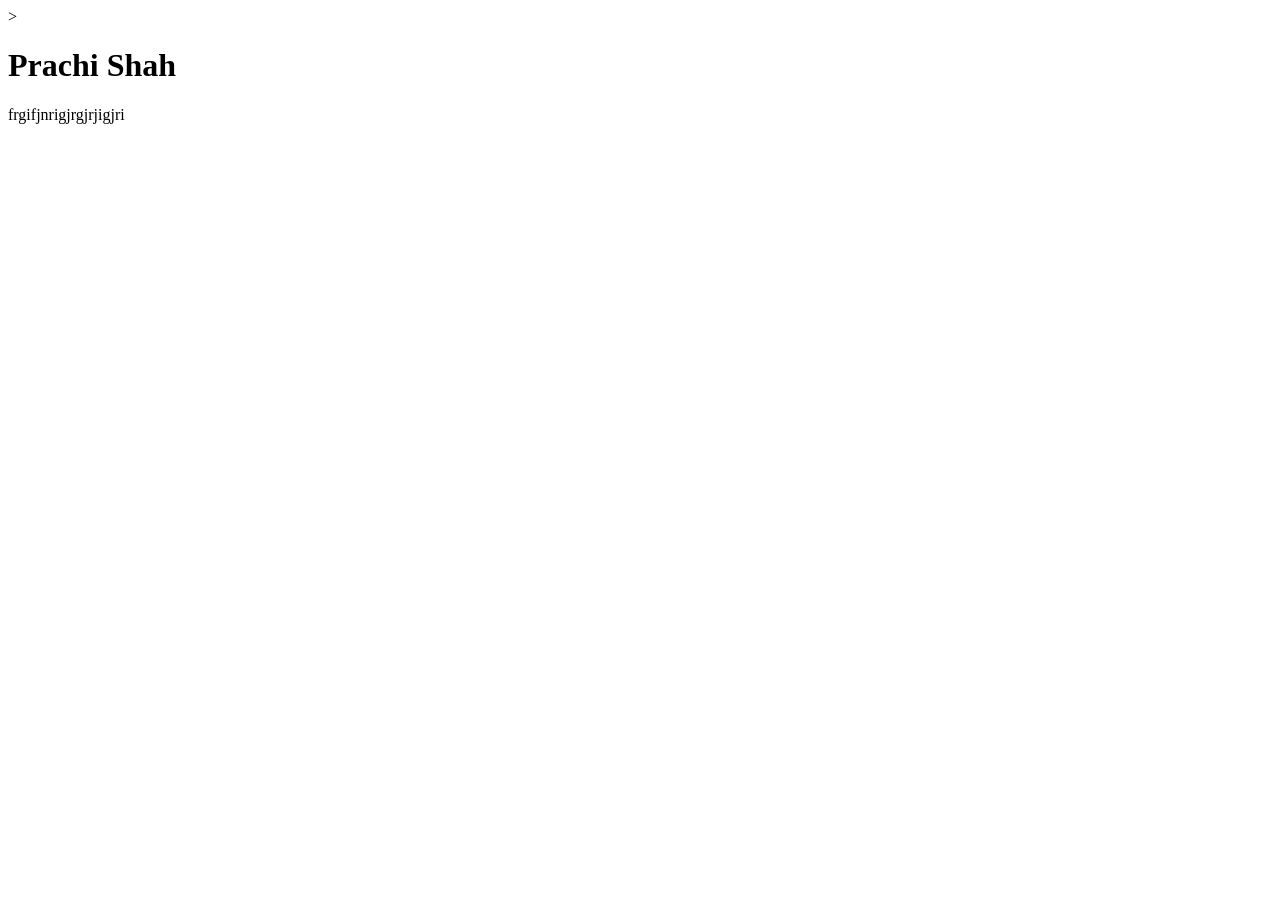
==== index.html @ d286182a "initialcommit" ====
<html lang ="en"
<head>
    <meta charset = "UTF-8">
    <meta name = 'viewport' content = 'width=device-width, initial-scale=1.0'>
    <title>Document</title>
</head>>

<body>
    <h1>Prachi Shah</h1>
    <p>frgifjnrigjrgjrjigjri</p>
</body>
</html>
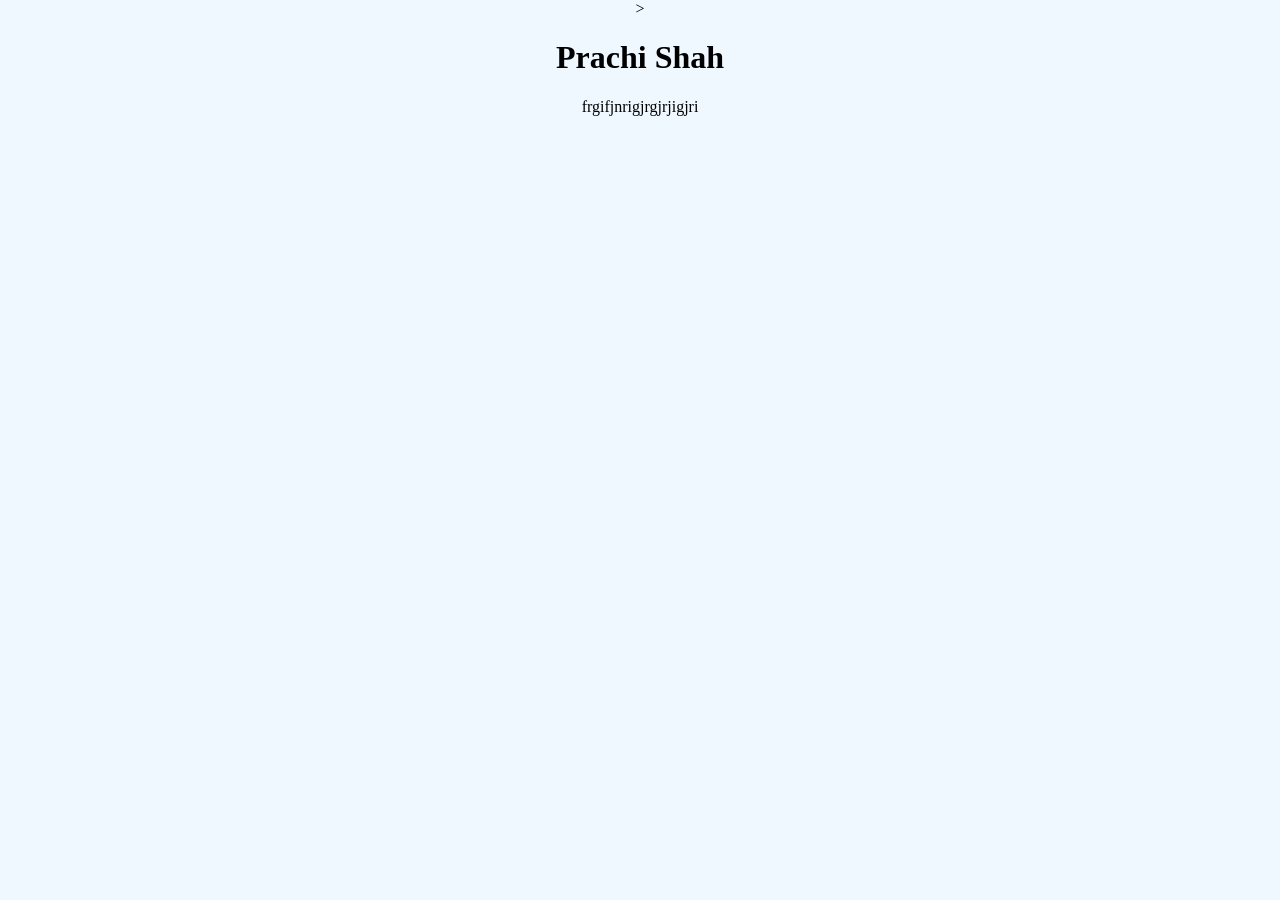
==== commit d8af922d: "styling" ====
--- a/index.html
+++ b/index.html
@@ -3,6 +3,7 @@
     <meta charset = "UTF-8">
     <meta name = 'viewport' content = 'width=device-width, initial-scale=1.0'>
     <title>Document</title>
+    <link rel = "stylesheet" href="styles.css">
 </head>>
 
 <body>
--- a/styles.css
+++ b/styles.css
@@ -0,0 +1,5 @@
+body {
+    margin: 0;
+    background-color: aliceblue;
+    text-align: center;
+}
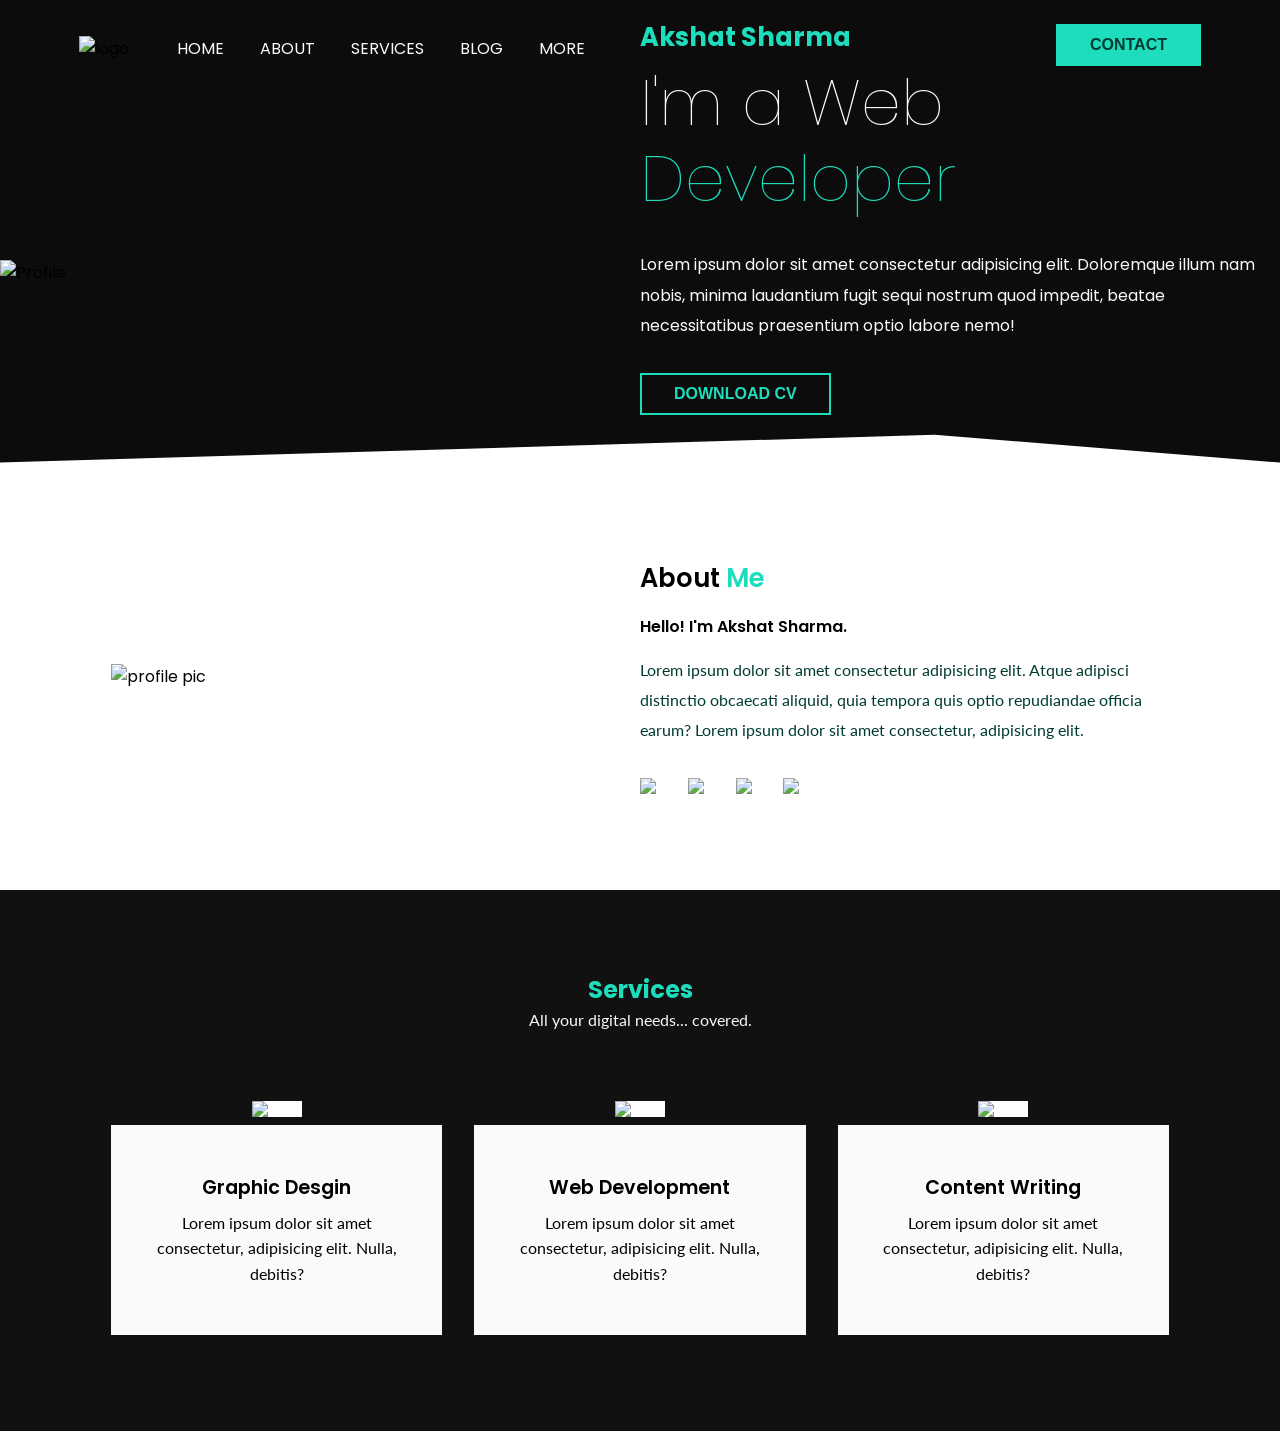
==== commit 8f952376: "basic template" ====
--- a/index.html
+++ b/index.html
@@ -1,13 +1,100 @@
-<html lang ="en"
+<!DOCTYPE html>
+<html lang="en">
 <head>
-    <meta charset = "UTF-8">
-    <meta name = 'viewport' content = 'width=device-width, initial-scale=1.0'>
-    <title>Document</title>
-    <link rel = "stylesheet" href="styles.css">
-</head>>
+<meta http-equiv="X-UA-Compatible" content="IE=edge">
+<meta name="viewport" content="width=device-width, initial-scale=1.0">
+<link rel="stylesheet" href="./styles.css">
+<link rel="preconnect" href="https://fonts.googleapis.com">
+<link rel="preconnect" href="https://fonts.gstatic.com" crossorigin>
+<link rel="preconnect" href="https://fonts.googleapis.com">
+<link rel="preconnect" href="https://fonts.gstatic.com" crossorigin>
+<link href="https://fonts.googleapis.com/css2?family=Lato:wght@100;400;700&family=Poppins:wght@200&display=swap"
+rel="stylesheet">
+<link href="https://fonts.googleapis.com/css2?family=Poppins:wght@200&display=swap" rel="stylesheet">
+<title>Portfolio</title>
+</head>
 
-<body>
-    <h1>Prachi Shah</h1>
-    <p>frgifjnrigjrgjrjigjri</p>
-</body>
+<body>  
+    <header>  
+      <div class="container">  
+        <nav class="flex items-centre justify-between">  
+            <div class="left flex justfiy-right">  
+            <div class="logo">  
+              <img src="./images/logo.png" width="50px" alt="logo">  
+            </div>  
+            <div>  
+              <a href="#">Home</a>  
+              <a href="#">About</a>  
+              <a href="#">Services</a>  
+              <a href="#">Blog</a></li>  
+              <a href="#">More</a>  
+            </div>  
+          </div>  
+          <div class="right">  
+            <button class="btn btn-primary">Contact</button>  
+          </div>  
+        </nav>
+      </div>  
+      <div class="hero flex items-centre justify-between">
+        <div class="left flex-1 justify-center">
+        <img src="./images/main-img.png" alt="Profile">
+        </div>
+        <div class="right flex-1">
+        <h6>Akshat Sharma</h6>
+        <h1>I'm a Web<br> <span>Developer</span></h1>
+        <p>Lorem ipsum dolor sit amet consectetur adipisicing elit. Doloremque illum nam nobis, minima
+        laudantium fugit sequi nostrum quod impedit, beatae necessitatibus praesentium optio labore
+        nemo!</p>
+        <div>
+        <button class="btn btn-secondary">DOWNLOAD CV</button>
+        </div>
+        </div>
+        </div>
+    </header>
+
+    <section class="about">
+        <div class="container flex items-centre">
+        <div class="left flex-1 justify-right">
+        <img src="./images/man2.png" height="400px" alt="profile pic">
+        </div>
+        <div class="right flex-1">
+        <h1>About <span>Me</span></h1>
+        <h3>Hello! I'm Akshat Sharma.</h3>
+        <p>Lorem ipsum dolor sit amet consectetur adipisicing elit. Atque adipisci distinctio obcaecati aliquid,
+        quia tempora quis optio repudiandae officia earum?
+        Lorem ipsum dolor sit amet consectetur, adipisicing elit.
+        </p>
+        <div class="socials">
+        <a href="#"><img src="./images/website.png" width="40px"></a>
+        <a href="#"><img src="./images/facebook.png" width="40px"></a>
+        <a href="#"><img src="./images/instagram.png" width="40px"></a>
+        <a href="#"><img src="./images/media-player.png" width="40px"></a>
+        </div>
+        </div>
+        </div>
+        </section>
+        <section class="services">
+            <div class="container">
+            <h1 class="services-head">Services</h1>
+            <p>All your digital needs... covered.</p>
+            <div class="card-grid">
+            <div class="card">
+            <img src="./images/graphic-design.png">
+            <h2>Graphic Desgin</h2>
+            <p>Lorem ipsum dolor sit amet consectetur, adipisicing elit. Nulla, debitis?</p>
+            </div>
+            <div class="card">
+            <img src="./images/world-wide-web.png">
+            <h2>Web Development</h2>
+            <p>Lorem ipsum dolor sit amet consectetur, adipisicing elit. Nulla, debitis?</p>
+            </div>
+            <div class="card">
+            <img src="./images/blogger.png">
+            <h2>Content Writing</h2>
+            <p>Lorem ipsum dolor sit amet consectetur, adipisicing elit. Nulla, debitis?</p>
+            </div>
+            </div>
+            </div>
+            </section>
+
 </html>
--- a/styles.css
+++ b/styles.css
@@ -1,5 +1,171 @@
-body {
+@import 'utilities.css';
+:root{
+--primary: rgb(29, 221, 189);
+--bgDark: rgb(12, 12, 12);
+--white: rgb(250, 250, 250);
+--secondary: rgb(0, 59, 50);
+--bgLight: rgb(190, 181, 181);
+}
+
+*{
+    padding: 0;
     margin: 0;
-    background-color: aliceblue;
-    text-align: center;
-}+    box-sizing: border-box;
+    -webkit-font-smoothing: antialiased;
+    }
+    header{
+    background-color: var(--bgDark);
+    clip-path: polygon(0 0, 100% 0, 100% 100%, 73% 94%, 0 100%);
+    }
+    header nav .left a{
+    color: var(--white);
+    text-decoration: none;
+    margin-right: 2rem;
+    text-transform: uppercase;
+    transition: all .2s ease;
+    }
+    header nav .left a:hover{
+    color: var(--primary);
+    }
+    header nav {
+    padding: 2rem 0;
+    }
+    header nav .logo{
+    margin-right: 3rem;
+    }
+
+    body{
+        font-family: 'Poppins', sans-serif;
+        }
+        .container{
+        max-width: 1152px;
+        padding: 0 15px;
+        margin: 0 auto;
+        }
+        .hero{
+        padding-top: 2rem;
+        padding-bottom: 3rem;
+        }
+        .hero .left img{
+        width: 400px;
+        }
+        .hero .right {
+        color: var(--white);
+        margin-top: -7rem;
+        }
+        .hero .right h6{
+        font-size: 1.6rem;
+        color: var(--primary);
+        margin-bottom: 0.5rem;
+        }
+        .hero .right h1{
+        font-size: 4rem;
+        font-weight: 100;
+        line-height: 1.2;
+        margin-bottom: 2rem;
+        }
+        .hero .right h1 span{
+        color: var(--primary);
+        }
+        .hero .right p{
+        line-height: 1.9;
+        margin-bottom: 2rem;
+        }
+
+        section{
+            padding: 6rem;
+            }
+            section.about h1{
+            margin-bottom: 1rem;
+            font-size: 1.6rem;
+            font-weight: 600;
+            }
+            section.about h1 span{
+            color: var(--primary);
+            }
+            section.about h3{
+            font-size: 1rem;
+            margin-bottom: 1rem;
+            font-weight: 600;
+            }
+            section.about p{
+            font-family: 'Lato', sans-serif;
+            color: var(--secondary);
+            line-height: 1.9rem;
+            margin-bottom: 2rem;
+            }
+            section.about .socials{
+            display: flex;
+            }
+            section.about .socials a{
+            display: flex;
+            align-items: center;
+            justify-content: center;
+            width: 35px;
+            margin-right: 0.8rem;
+            border-radius: 50%;
+            }
+            section.about .socials a:hover{
+            background: var(--primary);
+            }
+
+            section.services{
+                background: rgb(17, 17, 17)
+                }
+                .services-head{
+                color: rgb(10, 9, 9);
+                text-align: center;
+                margin-bottom: 1rem;
+                line-height: 0.5rem;
+                color: var(--primary);
+                }
+                .services-head + p{
+                color: var(--white);
+                font-family: 'Lato', sans-serif;
+                margin-bottom: 1rem;
+                text-align: center;
+                margin-bottom: 6rem;
+                font-weight: 400;
+                }
+                .card img{
+                width: 50px;
+                background:white;
+                }
+                section.services .card-grid{
+                display: grid;
+                grid-template-columns: repeat(3,1fr);
+                column-gap: 2rem;
+                }
+                section.services .card-grid .card{
+                background: var(--white);
+                padding: 3rem 2rem;
+                position: relative;
+                text-align: center;
+                transition: all .2s ease;
+                }
+                section.services .card-grid .card img{
+                position: absolute;
+                top: -1.5rem;
+                left: 50%;
+                transform: translateX(-50%);
+                color: var();
+                }
+                section.services .card-grid .card h2{
+                font-weight: 600;
+                font-size: 1.2rem;
+                margin-bottom: 0.5rem;
+                }
+                section.services .card-grid .card p{
+                font-family: 'Lato', sans-serif;
+                color: var(--seconday);
+                line-height: 1.6;
+                }
+                section.services .card-grid .card:hover{
+                background: var(--primary);
+                }
+                section.services .card-grid .card:hover h2{
+                color: var(--white);
+                }
+                section.services .card-grid .card:hover p{
+                color: var(--white);
+                }
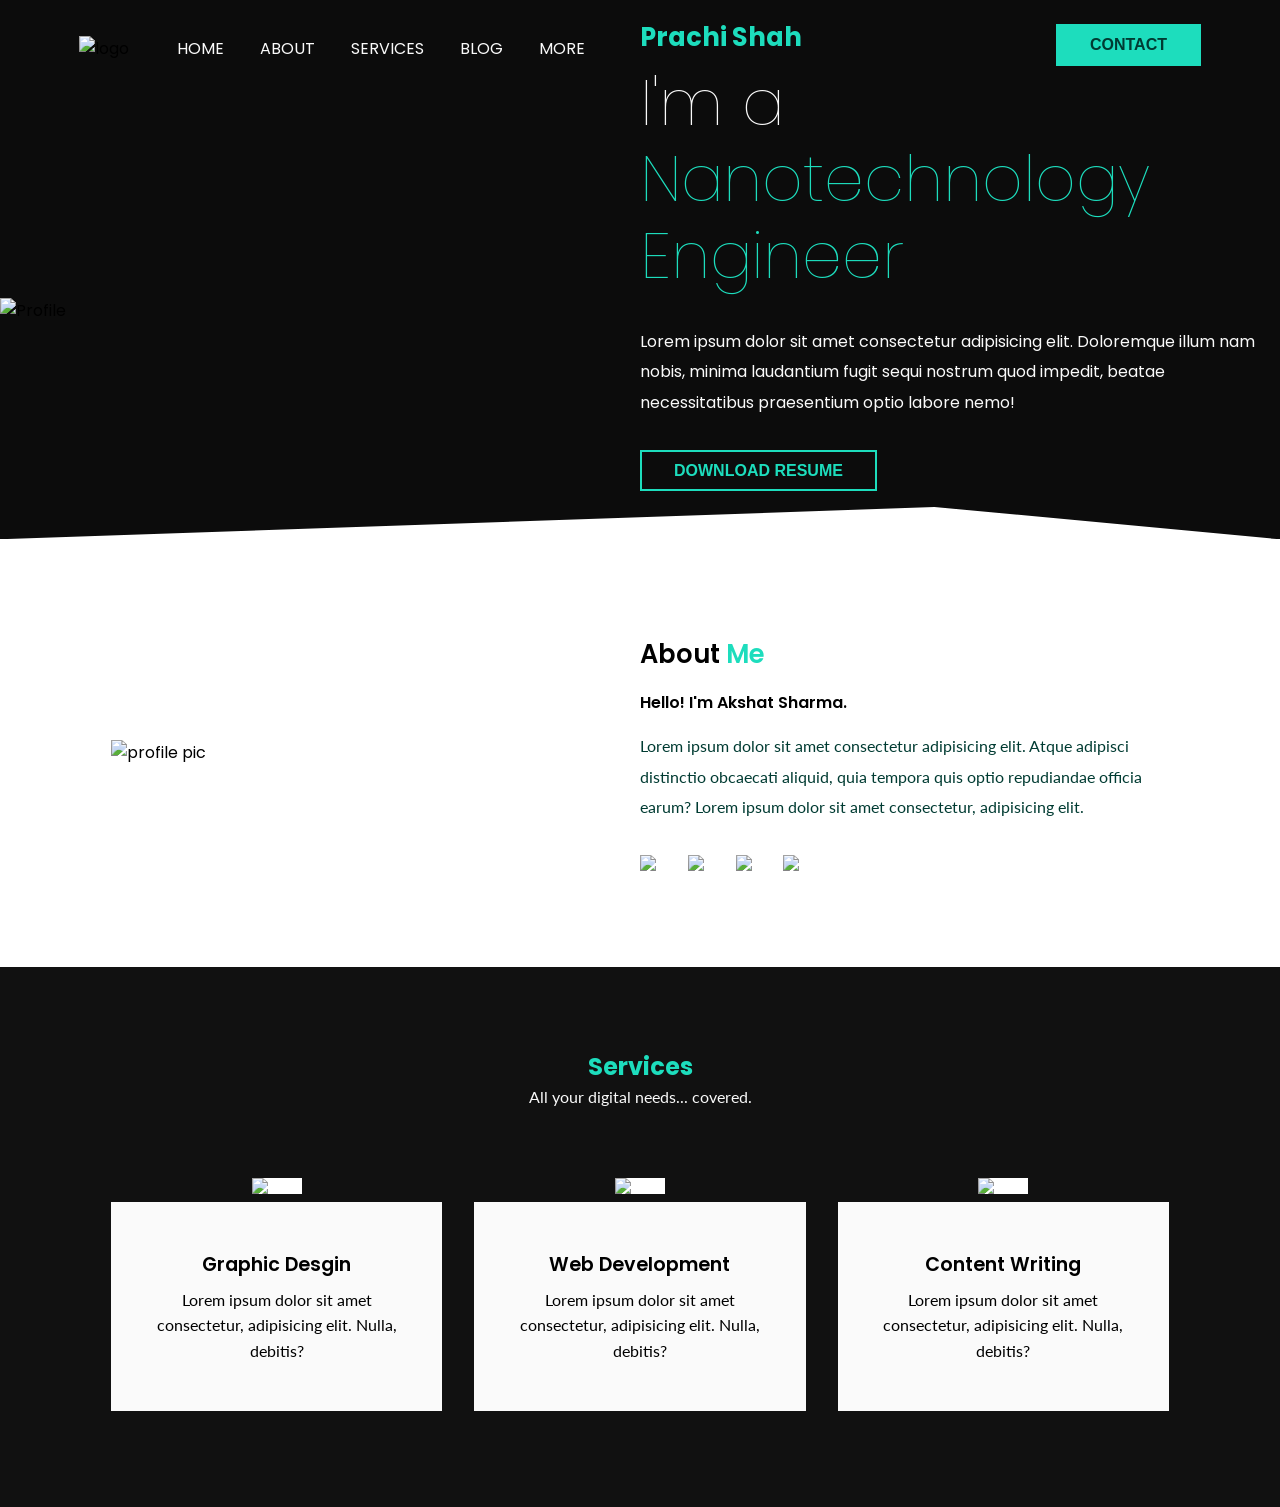
==== commit b099b9f0: "basic framework" ====
--- a/index.html
+++ b/index.html
@@ -40,13 +40,13 @@
         <img src="./images/main-img.png" alt="Profile">
         </div>
         <div class="right flex-1">
-        <h6>Akshat Sharma</h6>
-        <h1>I'm a Web<br> <span>Developer</span></h1>
+        <h6>Prachi Shah</h6>
+        <h1>I'm a<br> <span>Nanotechnology Engineer</span></h1>
         <p>Lorem ipsum dolor sit amet consectetur adipisicing elit. Doloremque illum nam nobis, minima
         laudantium fugit sequi nostrum quod impedit, beatae necessitatibus praesentium optio labore
         nemo!</p>
         <div>
-        <button class="btn btn-secondary">DOWNLOAD CV</button>
+        <button class="btn btn-secondary">DOWNLOAD RESUME</button>
         </div>
         </div>
         </div>
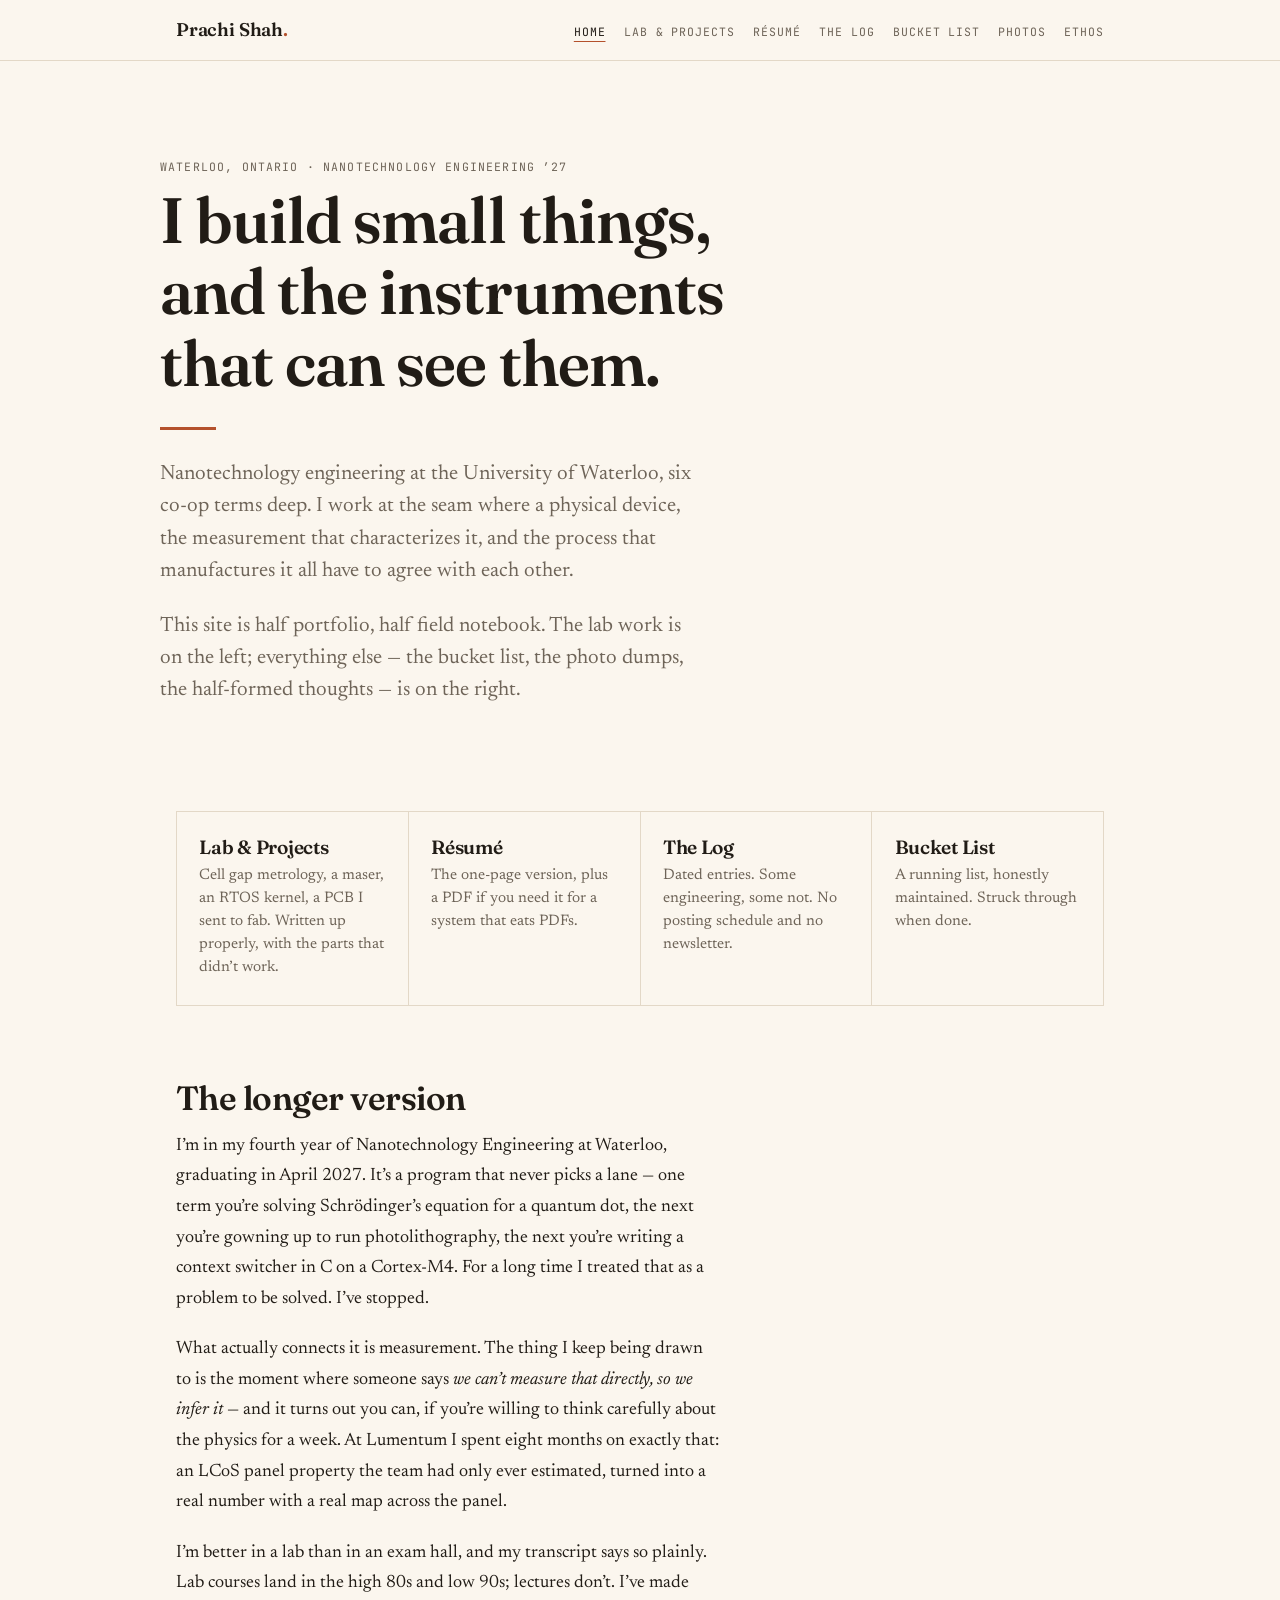
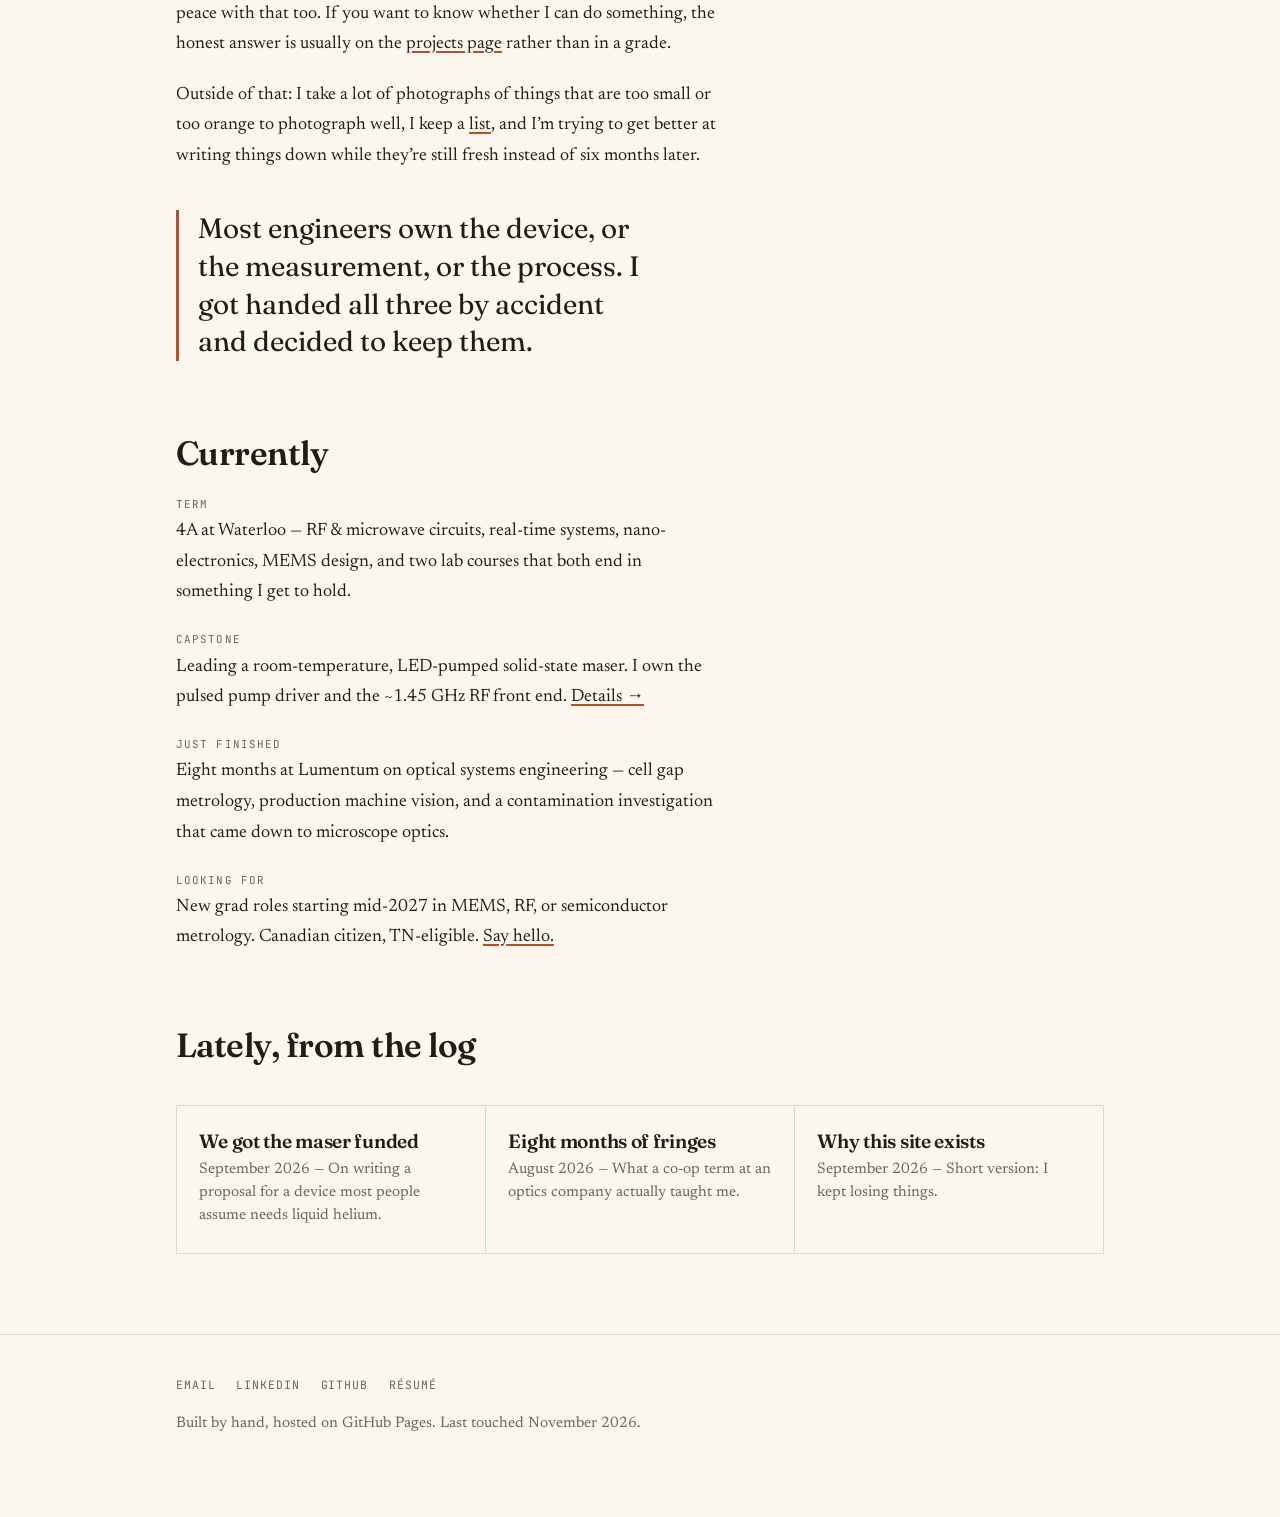
==== commit 9579f9fe: "Deploy full site: warm-zine portfolio + new Ethos page Replace the placeholder index/styles with the" ====
--- a/index.html
+++ b/index.html
@@ -1,100 +1,139 @@
 <!DOCTYPE html>
 <html lang="en">
 <head>
-<meta http-equiv="X-UA-Compatible" content="IE=edge">
-<meta name="viewport" content="width=device-width, initial-scale=1.0">
-<link rel="stylesheet" href="./styles.css">
+<meta charset="utf-8">
+<meta name="viewport" content="width=device-width, initial-scale=1">
+<title>Prachi Shah</title>
+<meta name="description" content="Prachi Shah — nanotechnology engineering at Waterloo. Devices, the instruments that measure them, and the processes that make them. Plus a running log of everything else.">
 <link rel="preconnect" href="https://fonts.googleapis.com">
 <link rel="preconnect" href="https://fonts.gstatic.com" crossorigin>
-<link rel="preconnect" href="https://fonts.googleapis.com">
-<link rel="preconnect" href="https://fonts.gstatic.com" crossorigin>
-<link href="https://fonts.googleapis.com/css2?family=Lato:wght@100;400;700&family=Poppins:wght@200&display=swap"
-rel="stylesheet">
-<link href="https://fonts.googleapis.com/css2?family=Poppins:wght@200&display=swap" rel="stylesheet">
-<title>Portfolio</title>
+<link href="https://fonts.googleapis.com/css2?family=Fraunces:opsz,wght@9..144,400;9..144,600;9..144,700&family=Newsreader:ital,opsz,wght@0,6..72,400;0,6..72,600;1,6..72,400&family=JetBrains+Mono:wght@400;500&display=swap" rel="stylesheet">
+<link rel="stylesheet" href="assets/style.css">
+<link rel="icon" href="data:image/svg+xml,<svg xmlns='http://www.w3.org/2000/svg' viewBox='0 0 100 100'><text y='.9em' font-size='90'>◐</text></svg>">
 </head>
+<body>
 
-<body>  
-    <header>  
-      <div class="container">  
-        <nav class="flex items-centre justify-between">  
-            <div class="left flex justfiy-right">  
-            <div class="logo">  
-              <img src="./images/logo.png" width="50px" alt="logo">  
-            </div>  
-            <div>  
-              <a href="#">Home</a>  
-              <a href="#">About</a>  
-              <a href="#">Services</a>  
-              <a href="#">Blog</a></li>  
-              <a href="#">More</a>  
-            </div>  
-          </div>  
-          <div class="right">  
-            <button class="btn btn-primary">Contact</button>  
-          </div>  
-        </nav>
-      </div>  
-      <div class="hero flex items-centre justify-between">
-        <div class="left flex-1 justify-center">
-        <img src="./images/main-img.png" alt="Profile">
-        </div>
-        <div class="right flex-1">
-        <h6>Prachi Shah</h6>
-        <h1>I'm a<br> <span>Nanotechnology Engineer</span></h1>
-        <p>Lorem ipsum dolor sit amet consectetur adipisicing elit. Doloremque illum nam nobis, minima
-        laudantium fugit sequi nostrum quod impedit, beatae necessitatibus praesentium optio labore
-        nemo!</p>
-        <div>
-        <button class="btn btn-secondary">DOWNLOAD RESUME</button>
-        </div>
-        </div>
-        </div>
-    </header>
+<!-- ============ NAV (same on every page — keep them in sync) ============ -->
+<header class="masthead">
+  <div class="wrap">
+    <a class="wordmark" href="index.html">Prachi Shah<span>.</span></a>
+    <nav class="nav">
+      <a href="index.html" aria-current="page">Home</a>
+      <a href="projects.html">Lab &amp; Projects</a>
+      <a href="resume.html">Résumé</a>
+      <a href="log.html">The Log</a>
+      <a href="bucketlist.html">Bucket List</a>
+      <a href="photos.html">Photos</a>
+      <a href="ethos.html">Ethos</a>
+    </nav>
+  </div>
+</header>
 
-    <section class="about">
-        <div class="container flex items-centre">
-        <div class="left flex-1 justify-right">
-        <img src="./images/man2.png" height="400px" alt="profile pic">
-        </div>
-        <div class="right flex-1">
-        <h1>About <span>Me</span></h1>
-        <h3>Hello! I'm Akshat Sharma.</h3>
-        <p>Lorem ipsum dolor sit amet consectetur adipisicing elit. Atque adipisci distinctio obcaecati aliquid,
-        quia tempora quis optio repudiandae officia earum?
-        Lorem ipsum dolor sit amet consectetur, adipisicing elit.
-        </p>
-        <div class="socials">
-        <a href="#"><img src="./images/website.png" width="40px"></a>
-        <a href="#"><img src="./images/facebook.png" width="40px"></a>
-        <a href="#"><img src="./images/instagram.png" width="40px"></a>
-        <a href="#"><img src="./images/media-player.png" width="40px"></a>
-        </div>
-        </div>
-        </div>
-        </section>
-        <section class="services">
-            <div class="container">
-            <h1 class="services-head">Services</h1>
-            <p>All your digital needs... covered.</p>
-            <div class="card-grid">
-            <div class="card">
-            <img src="./images/graphic-design.png">
-            <h2>Graphic Desgin</h2>
-            <p>Lorem ipsum dolor sit amet consectetur, adipisicing elit. Nulla, debitis?</p>
-            </div>
-            <div class="card">
-            <img src="./images/world-wide-web.png">
-            <h2>Web Development</h2>
-            <p>Lorem ipsum dolor sit amet consectetur, adipisicing elit. Nulla, debitis?</p>
-            </div>
-            <div class="card">
-            <img src="./images/blogger.png">
-            <h2>Content Writing</h2>
-            <p>Lorem ipsum dolor sit amet consectetur, adipisicing elit. Nulla, debitis?</p>
-            </div>
-            </div>
-            </div>
-            </section>
+<main>
 
-</html>+<!-- ============ HERO ============ -->
+<section class="wrap hero">
+  <p class="meta">Waterloo, Ontario · Nanotechnology Engineering ’27</p>
+  <h1>I build small things,<br>and the instruments<br>that can see them.</h1>
+  <div class="rule"></div>
+  <p class="lede">Nanotechnology engineering at the University of Waterloo, six co-op terms deep. I work at the seam where a physical device, the measurement that characterizes it, and the process that manufactures it all have to agree with each other.</p>
+  <p class="lede">This site is half portfolio, half field notebook. The lab work is on the left; everything else — the bucket list, the photo dumps, the half-formed thoughts — is on the right.</p>
+</section>
+
+<section class="wrap">
+  <div class="cards">
+    <a class="card" href="projects.html">
+      <h3>Lab &amp; Projects</h3>
+      <p>Cell gap metrology, a maser, an RTOS kernel, a PCB I sent to fab. Written up properly, with the parts that didn’t work.</p>
+    </a>
+    <a class="card" href="resume.html">
+      <h3>Résumé</h3>
+      <p>The one-page version, plus a PDF if you need it for a system that eats PDFs.</p>
+    </a>
+    <a class="card" href="log.html">
+      <h3>The Log</h3>
+      <p>Dated entries. Some engineering, some not. No posting schedule and no newsletter.</p>
+    </a>
+    <a class="card" href="bucketlist.html">
+      <h3>Bucket List</h3>
+      <p>A running list, honestly maintained. Struck through when done.</p>
+    </a>
+  </div>
+</section>
+
+<!-- ============ ABOUT ============ -->
+<section class="wrap">
+  <h2>The longer version</h2>
+  <div class="prose stack">
+    <p>I’m in my fourth year of Nanotechnology Engineering at Waterloo, graduating in April 2027. It’s a program that never picks a lane — one term you’re solving Schrödinger’s equation for a quantum dot, the next you’re gowning up to run photolithography, the next you’re writing a context switcher in C on a Cortex-M4. For a long time I treated that as a problem to be solved. I’ve stopped.</p>
+
+    <p>What actually connects it is measurement. The thing I keep being drawn to is the moment where someone says <em>we can’t measure that directly, so we infer it</em> — and it turns out you can, if you’re willing to think carefully about the physics for a week. At Lumentum I spent eight months on exactly that: an LCoS panel property the team had only ever estimated, turned into a real number with a real map across the panel.</p>
+
+    <p>I’m better in a lab than in an exam hall, and my transcript says so plainly. Lab courses land in the high 80s and low 90s; lectures don’t. I’ve made peace with that too. If you want to know whether I can do something, the honest answer is usually on the <a href="projects.html">projects page</a> rather than in a grade.</p>
+
+    <p>Outside of that: I take a lot of photographs of things that are too small or too orange to photograph well, I keep a <a href="bucketlist.html">list</a>, and I’m trying to get better at writing things down while they’re still fresh instead of six months later.</p>
+  </div>
+
+  <p class="pull">Most engineers own the device, or the measurement, or the process. I got handed all three by accident and decided to keep them.</p>
+</section>
+
+<!-- ============ CURRENTLY ============ -->
+<section class="wrap">
+  <h2>Currently</h2>
+  <div class="prose">
+    <div class="beat">
+      <span class="beat-label">Term</span>
+      4A at Waterloo — RF &amp; microwave circuits, real-time systems, nano-electronics, MEMS design, and two lab courses that both end in something I get to hold.
+    </div>
+    <div class="beat">
+      <span class="beat-label">Capstone</span>
+      Leading a room-temperature, LED-pumped solid-state maser. I own the pulsed pump driver and the ~1.45&nbsp;GHz RF front end. <a href="projects.html#maser">Details →</a>
+    </div>
+    <div class="beat">
+      <span class="beat-label">Just finished</span>
+      Eight months at Lumentum on optical systems engineering — cell gap metrology, production machine vision, and a contamination investigation that came down to microscope optics.
+    </div>
+    <div class="beat">
+      <span class="beat-label">Looking for</span>
+      New grad roles starting mid-2027 in MEMS, RF, or semiconductor metrology. Canadian citizen, TN-eligible. <a href="mailto:shahprachi.sap@gmail.com">Say hello.</a>
+    </div>
+  </div>
+</section>
+
+<!-- ============ RECENT FROM THE LOG ============ -->
+<!-- Keep this in sync by hand with the top of log.html — three most recent is plenty. -->
+<section class="wrap">
+  <h2>Lately, from the log</h2>
+  <div class="cards">
+    <a class="card" href="log.html#funded">
+      <h3>We got the maser funded</h3>
+      <p>September 2026 — On writing a proposal for a device most people assume needs liquid helium.</p>
+    </a>
+    <a class="card" href="log.html#eight-months">
+      <h3>Eight months of fringes</h3>
+      <p>August 2026 — What a co-op term at an optics company actually taught me.</p>
+    </a>
+    <a class="card" href="log.html#hello">
+      <h3>Why this site exists</h3>
+      <p>September 2026 — Short version: I kept losing things.</p>
+    </a>
+  </div>
+</section>
+
+</main>
+
+<!-- ============ FOOTER (same on every page) ============ -->
+<footer class="foot">
+  <div class="wrap">
+    <div class="links">
+      <a href="mailto:shahprachi.sap@gmail.com">Email</a>
+      <a href="https://www.linkedin.com/in/prachixsh">LinkedIn</a>
+      <a href="https://github.com/PrachixShah">GitHub</a>
+      <a href="resume.html">Résumé</a>
+    </div>
+    <p>Built by hand, hosted on GitHub Pages. Last touched November 2026.</p>
+  </div>
+</footer>
+
+</body>
+</html>
--- a/assets/style.css
+++ b/assets/style.css
@@ -0,0 +1,422 @@
+/* =========================================================
+   prachi.dev — warm editorial zine
+   One stylesheet for every page. Edit colours here.
+   ========================================================= */
+
+:root {
+  --paper:      #FBF6EE;
+  --paper-2:    #F4EBDD;
+  --ink:        #211C16;
+  --muted:      #6E6458;
+  --rule:       #E3D8C7;
+  --accent:     #B4512C;
+  --accent-bg:  #F3E4D9;
+  --shadow:     rgba(33, 28, 22, 0.08);
+
+  --display: "Fraunces", Georgia, "Times New Roman", serif;
+  --body:    "Newsreader", Georgia, "Times New Roman", serif;
+  --mono:    "JetBrains Mono", ui-monospace, "SF Mono", Menlo, monospace;
+
+  --measure: 34rem;
+  --wide: 60rem;
+}
+
+@media (prefers-color-scheme: dark) {
+  :root:not([data-theme="light"]) {
+    --paper:     #14110D;
+    --paper-2:   #1C1813;
+    --ink:       #EFE7DA;
+    --muted:     #9C9284;
+    --rule:      #302A22;
+    --accent:    #E4906A;
+    --accent-bg: #2A211A;
+    --shadow:    rgba(0, 0, 0, 0.4);
+  }
+}
+:root[data-theme="dark"] {
+  --paper:     #14110D;
+  --paper-2:   #1C1813;
+  --ink:       #EFE7DA;
+  --muted:     #9C9284;
+  --rule:      #302A22;
+  --accent:    #E4906A;
+  --accent-bg: #2A211A;
+  --shadow:    rgba(0, 0, 0, 0.4);
+}
+
+*, *::before, *::after { box-sizing: border-box; }
+
+html { -webkit-text-size-adjust: 100%; scroll-behavior: smooth; }
+
+/* keep anchor targets clear of the sticky masthead */
+[id] { scroll-margin-top: 6rem; }
+
+body {
+  margin: 0;
+  background: var(--paper);
+  color: var(--ink);
+  font-family: var(--body);
+  font-size: 1.125rem;
+  line-height: 1.7;
+  font-synthesis-weight: none;
+  -webkit-font-smoothing: antialiased;
+}
+
+/* ---------- layout ---------- */
+
+.wrap {
+  width: 100%;
+  max-width: var(--wide);
+  margin: 0 auto;
+  padding: 0 16px;
+}
+
+.prose { max-width: var(--measure); }
+
+/* ---------- type ---------- */
+
+h1, h2, h3, h4 {
+  font-family: var(--display);
+  font-weight: 600;
+  line-height: 1.12;
+  letter-spacing: -0.015em;
+  margin: 0 0 0.4em;
+  font-variation-settings: "SOFT" 0, "WONK" 1;
+}
+
+h1 { font-size: clamp(2.5rem, 7vw, 4rem); }
+h2 { font-size: clamp(1.6rem, 3.6vw, 2.1rem); margin-top: 2.2em; }
+h3 { font-size: 1.25rem; margin-top: 1.8em; }
+
+p { margin: 0 0 1.1em; }
+
+a {
+  color: var(--ink);
+  text-decoration-color: var(--accent);
+  text-decoration-thickness: 1.5px;
+  text-underline-offset: 3px;
+}
+a:hover { color: var(--accent); }
+
+em { font-style: italic; }
+strong { font-weight: 600; }
+
+hr {
+  border: 0;
+  border-top: 1px solid var(--rule);
+  margin: 3rem 0;
+}
+
+blockquote {
+  margin: 1.6em 0;
+  padding-left: 1.1em;
+  border-left: 3px solid var(--accent);
+  font-style: italic;
+  color: var(--muted);
+}
+
+code {
+  font-family: var(--mono);
+  font-size: 0.85em;
+  background: var(--paper-2);
+  padding: 0.12em 0.36em;
+  border-radius: 3px;
+}
+
+/* small caps meta line */
+.meta {
+  font-family: var(--mono);
+  font-size: 0.72rem;
+  letter-spacing: 0.1em;
+  text-transform: uppercase;
+  color: var(--muted);
+  margin: 0 0 0.6em;
+}
+
+.lede {
+  font-size: 1.3rem;
+  line-height: 1.55;
+  color: var(--muted);
+  max-width: var(--measure);
+}
+
+/* ---------- masthead ---------- */
+
+.masthead {
+  border-bottom: 1px solid var(--rule);
+  background: var(--paper);
+  position: sticky;
+  top: 0;
+  z-index: 20;
+}
+
+.masthead .wrap {
+  display: flex;
+  flex-wrap: wrap;
+  align-items: baseline;
+  gap: 0.6rem 1.4rem;
+  padding-top: 0.9rem;
+  padding-bottom: 0.9rem;
+}
+
+.wordmark {
+  font-family: var(--display);
+  font-weight: 600;
+  font-size: 1.15rem;
+  letter-spacing: -0.01em;
+  text-decoration: none;
+  margin-right: auto;
+  white-space: nowrap;
+}
+.wordmark span { color: var(--accent); }
+
+.nav {
+  display: flex;
+  flex-wrap: wrap;
+  gap: 0.2rem 1.15rem;
+  font-family: var(--mono);
+  font-size: 0.72rem;
+  letter-spacing: 0.08em;
+  text-transform: uppercase;
+}
+.nav a { text-decoration: none; color: var(--muted); white-space: nowrap; }
+.nav a:hover { color: var(--accent); }
+.nav a[aria-current="page"] { color: var(--ink); text-decoration: underline; text-decoration-color: var(--accent); text-underline-offset: 5px; }
+
+/* ---------- hero ---------- */
+
+.hero { padding: clamp(3rem, 9vw, 6rem) 0 2.5rem; }
+.hero h1 { margin-bottom: 0.3em; }
+.hero .rule {
+  width: 3.5rem;
+  border-top: 3px solid var(--accent);
+  margin: 1.8rem 0;
+}
+
+.page-head { padding: clamp(2.5rem, 7vw, 4.5rem) 0 1.5rem; }
+
+/* ---------- cards ---------- */
+
+.cards {
+  display: grid;
+  grid-template-columns: repeat(auto-fit, minmax(220px, 1fr));
+  gap: 1px;
+  background: var(--rule);
+  border: 1px solid var(--rule);
+  margin: 2.5rem 0;
+}
+
+.card {
+  background: var(--paper);
+  padding: 1.6rem 1.4rem;
+  text-decoration: none;
+  display: block;
+  transition: background 0.15s ease;
+}
+.card:hover { background: var(--accent-bg); color: var(--ink); }
+.card h3 { margin: 0 0 0.35em; font-size: 1.2rem; }
+.card p { margin: 0; font-size: 0.95rem; color: var(--muted); line-height: 1.5; }
+
+/* ---------- tags ---------- */
+
+.tags { display: flex; flex-wrap: wrap; gap: 0.4rem; margin: 0.8rem 0 1.2rem; padding: 0; list-style: none; }
+.tag {
+  font-family: var(--mono);
+  font-size: 0.66rem;
+  letter-spacing: 0.07em;
+  text-transform: uppercase;
+  border: 1px solid var(--rule);
+  border-radius: 999px;
+  padding: 0.22rem 0.62rem;
+  color: var(--muted);
+  white-space: nowrap;
+}
+.tag.hot { border-color: var(--accent); color: var(--accent); }
+
+/* ---------- entries (projects, log) ---------- */
+
+.entry {
+  padding: 2.6rem 0;
+  border-top: 1px solid var(--rule);
+}
+.entry:first-of-type { border-top: 0; }
+.entry h2 { margin-top: 0; }
+.entry > p, .entry > ul, .entry > ol, .entry > blockquote { max-width: var(--measure); }
+
+.entry-note {
+  font-size: 0.95rem;
+  color: var(--muted);
+}
+
+.kicker {
+  font-family: var(--mono);
+  font-size: 0.7rem;
+  letter-spacing: 0.12em;
+  text-transform: uppercase;
+  color: var(--accent);
+  margin-bottom: 0.7em;
+}
+
+/* labelled sub-blocks inside a project */
+.beat { margin: 1.4rem 0; max-width: var(--measure); }
+.beat-label {
+  font-family: var(--mono);
+  font-size: 0.68rem;
+  letter-spacing: 0.1em;
+  text-transform: uppercase;
+  color: var(--muted);
+  display: block;
+  margin-bottom: 0.25em;
+}
+
+/* ---------- figures / photos ---------- */
+
+figure { margin: 1.8rem 0; }
+figure img { width: 100%; height: auto; display: block; border: 1px solid var(--rule); }
+figcaption {
+  font-family: var(--mono);
+  font-size: 0.72rem;
+  line-height: 1.5;
+  color: var(--muted);
+  margin-top: 0.6rem;
+}
+
+.grid {
+  display: grid;
+  grid-template-columns: repeat(auto-fill, minmax(240px, 1fr));
+  gap: 1.4rem;
+  margin: 2rem 0;
+}
+.grid figure { margin: 0; }
+
+/* a dashed box that stands in for a photo you haven't added yet */
+.slot {
+  aspect-ratio: 4 / 3;
+  border: 1px dashed var(--rule);
+  background: var(--paper-2);
+  display: flex;
+  align-items: center;
+  justify-content: center;
+  text-align: center;
+  padding: 1rem;
+  font-family: var(--mono);
+  font-size: 0.68rem;
+  letter-spacing: 0.06em;
+  color: var(--muted);
+}
+
+/* ---------- resume ---------- */
+
+.rsm-item { margin: 0 0 1.9rem; max-width: 46rem; }
+.rsm-head {
+  display: flex;
+  flex-wrap: wrap;
+  align-items: baseline;
+  justify-content: space-between;
+  gap: 0.2rem 1rem;
+  margin-bottom: 0.2rem;
+}
+.rsm-head h3 { margin: 0; font-size: 1.15rem; }
+.rsm-where { color: var(--muted); font-size: 1rem; }
+.rsm-when {
+  font-family: var(--mono);
+  font-size: 0.7rem;
+  letter-spacing: 0.08em;
+  text-transform: uppercase;
+  color: var(--muted);
+  white-space: nowrap;
+}
+.rsm-item ul { margin: 0.6rem 0 0; padding-left: 1.1rem; }
+.rsm-item li { margin-bottom: 0.45rem; }
+
+.skills { display: grid; gap: 0.7rem; max-width: 46rem; }
+.skills div { font-size: 1rem; }
+.skills b { font-family: var(--mono); font-size: 0.7rem; letter-spacing: 0.08em; text-transform: uppercase; color: var(--muted); display: block; }
+
+.btn {
+  display: inline-block;
+  font-family: var(--mono);
+  font-size: 0.72rem;
+  letter-spacing: 0.1em;
+  text-transform: uppercase;
+  border: 1px solid var(--accent);
+  color: var(--accent);
+  padding: 0.6rem 1.1rem;
+  text-decoration: none;
+  transition: background 0.15s ease, color 0.15s ease;
+}
+.btn:hover { background: var(--accent); color: var(--paper); }
+
+/* ---------- bucket list ---------- */
+
+.bucket { list-style: none; padding: 0; margin: 1.4rem 0 0; max-width: 46rem; }
+.bucket li {
+  display: flex;
+  gap: 0.85rem;
+  align-items: baseline;
+  padding: 0.7rem 0;
+  border-bottom: 1px dotted var(--rule);
+}
+.bucket .box {
+  font-family: var(--mono);
+  font-size: 0.9rem;
+  color: var(--muted);
+  flex: none;
+  width: 1.2rem;
+}
+.bucket .what { flex: 1 1 0%; min-width: 0; }
+.bucket li.done { color: var(--muted); }
+.bucket li.done .what { text-decoration: line-through; text-decoration-color: var(--accent); }
+.bucket li.done .box { color: var(--accent); }
+.bucket .when {
+  margin-left: auto;
+  font-family: var(--mono);
+  font-size: 0.66rem;
+  letter-spacing: 0.06em;
+  text-transform: uppercase;
+  color: var(--muted);
+  flex: none;
+  padding-left: 1rem;
+}
+
+/* ---------- footer ---------- */
+
+.foot {
+  border-top: 1px solid var(--rule);
+  margin-top: 5rem;
+  padding: 2.5rem 0 4rem;
+  font-size: 0.95rem;
+  color: var(--muted);
+}
+.foot a { color: var(--muted); }
+.foot .links { display: flex; flex-wrap: wrap; gap: 0.5rem 1.3rem; margin-bottom: 1rem; font-family: var(--mono); font-size: 0.72rem; letter-spacing: 0.08em; text-transform: uppercase; }
+.foot .links a { text-decoration: none; }
+.foot .links a:hover { color: var(--accent); }
+
+/* ---------- misc ---------- */
+
+.stack > * + * { margin-top: 1.1em; }
+
+.pull {
+  font-family: var(--display);
+  font-size: clamp(1.35rem, 3vw, 1.75rem);
+  line-height: 1.35;
+  color: var(--ink);
+  max-width: 30rem;
+  margin: 2.4rem 0;
+  padding-left: 1.2rem;
+  border-left: 3px solid var(--accent);
+}
+
+@media (max-width: 640px) {
+  body { font-size: 1.06rem; }
+  .masthead .wrap { padding-top: 0.75rem; padding-bottom: 0.75rem; }
+  .entry { padding: 2rem 0; }
+  .bucket .when { margin-left: 0; padding-left: 0; width: 100%; }
+  .bucket li { flex-wrap: wrap; }
+}
+
+@media print {
+  .masthead, .foot, .btn { display: none; }
+  body { background: #fff; color: #000; font-size: 11pt; }
+}
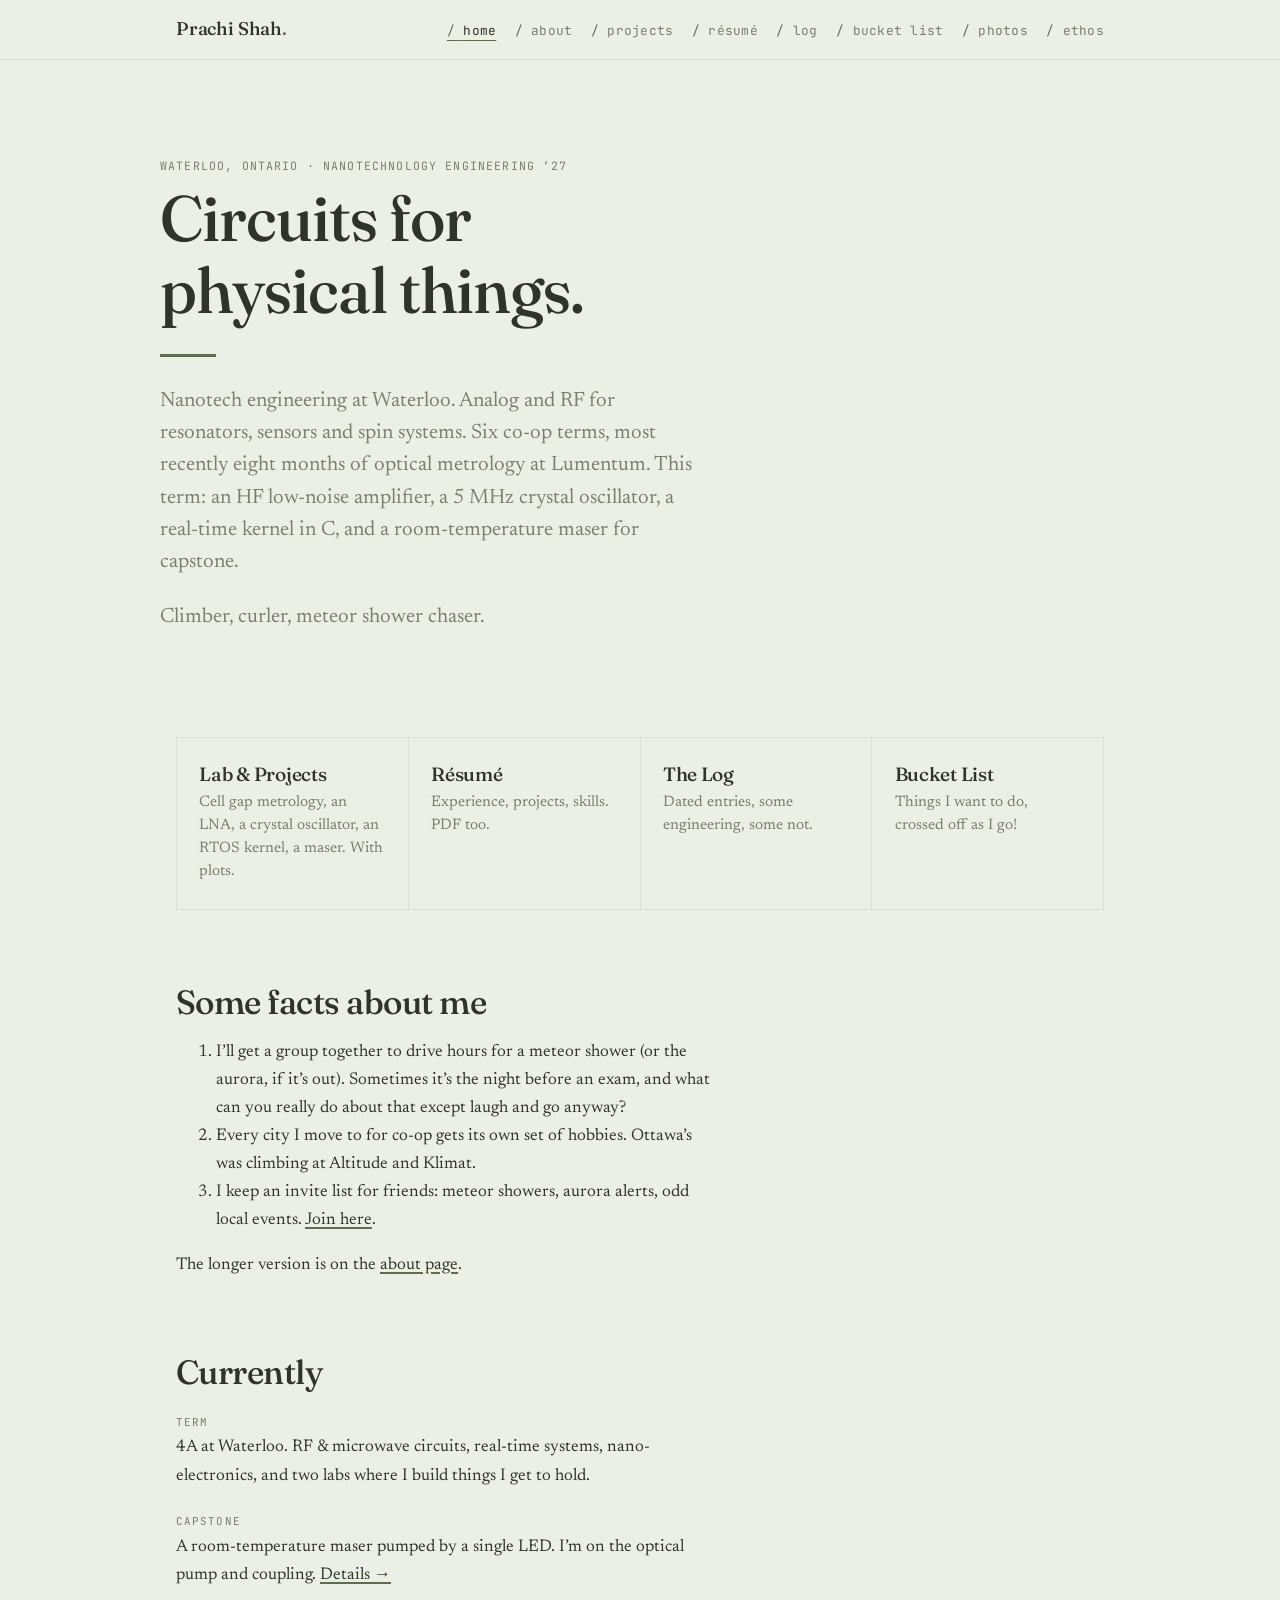
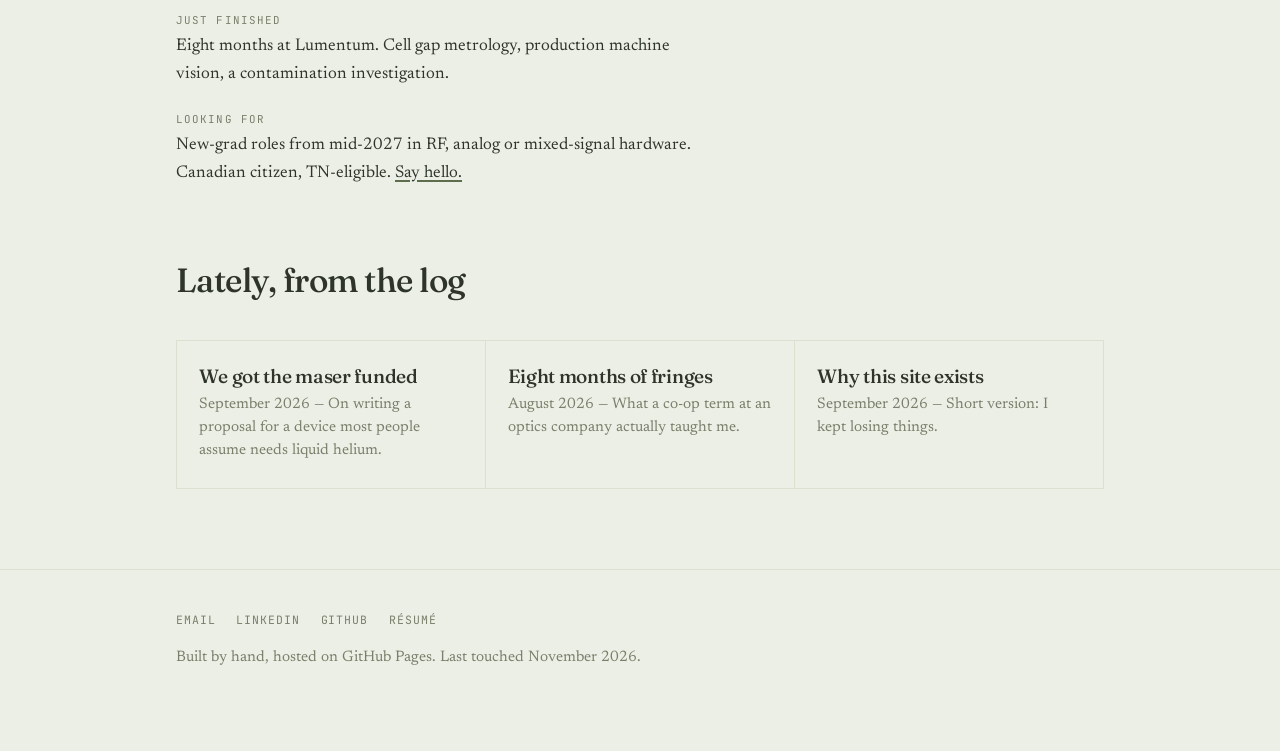
==== commit 8060ae65: "Rewrite site copy: About page, new headline, plain résumé, slash nav - New about.html: On Circuits /" ====
--- a/index.html
+++ b/index.html
@@ -4,7 +4,7 @@
 <meta charset="utf-8">
 <meta name="viewport" content="width=device-width, initial-scale=1">
 <title>Prachi Shah</title>
-<meta name="description" content="Prachi Shah — nanotechnology engineering at Waterloo. Devices, the instruments that measure them, and the processes that make them. Plus a running log of everything else.">
+<meta name="description" content="Prachi Shah — circuits for physical things. Nanotech engineering at Waterloo: analog and RF for resonators, sensors and spin systems. Plus a log, a bucket list, and photos.">
 <link rel="preconnect" href="https://fonts.googleapis.com">
 <link rel="preconnect" href="https://fonts.gstatic.com" crossorigin>
 <link href="https://fonts.googleapis.com/css2?family=Fraunces:opsz,wght@9..144,400;9..144,600;9..144,700&family=Newsreader:ital,opsz,wght@0,6..72,400;0,6..72,600;1,6..72,400&family=JetBrains+Mono:wght@400;500&display=swap" rel="stylesheet">
@@ -19,9 +19,10 @@
     <a class="wordmark" href="index.html">Prachi Shah<span>.</span></a>
     <nav class="nav">
       <a href="index.html" aria-current="page">Home</a>
-      <a href="projects.html">Lab &amp; Projects</a>
+      <a href="about.html">About</a>
+      <a href="projects.html">projects</a>
       <a href="resume.html">Résumé</a>
-      <a href="log.html">The Log</a>
+      <a href="log.html">log</a>
       <a href="bucketlist.html">Bucket List</a>
       <a href="photos.html">Photos</a>
       <a href="ethos.html">Ethos</a>
@@ -34,47 +35,44 @@
 <!-- ============ HERO ============ -->
 <section class="wrap hero">
   <p class="meta">Waterloo, Ontario · Nanotechnology Engineering ’27</p>
-  <h1>I build small things,<br>and the instruments<br>that can see them.</h1>
+  <h1>Circuits for<br>physical things.</h1>
   <div class="rule"></div>
-  <p class="lede">Nanotechnology engineering at the University of Waterloo, six co-op terms deep. I work at the seam where a physical device, the measurement that characterizes it, and the process that manufactures it all have to agree with each other.</p>
-  <p class="lede">This site is half portfolio, half field notebook. The lab work is on the left; everything else — the bucket list, the photo dumps, the half-formed thoughts — is on the right.</p>
+  <p class="lede">Nanotech engineering at Waterloo. Analog and RF for resonators, sensors and spin systems. Six co-op terms, most recently eight months of optical metrology at Lumentum. This term: an HF low-noise amplifier, a 5&nbsp;MHz crystal oscillator, a real-time kernel in C, and a room-temperature maser for capstone.</p>
+  <p class="lede">Climber, curler, meteor shower chaser.</p>
 </section>
 
 <section class="wrap">
   <div class="cards">
     <a class="card" href="projects.html">
       <h3>Lab &amp; Projects</h3>
-      <p>Cell gap metrology, a maser, an RTOS kernel, a PCB I sent to fab. Written up properly, with the parts that didn’t work.</p>
+      <p>Cell gap metrology, an LNA, a crystal oscillator, an RTOS kernel, a maser. With plots.</p>
     </a>
     <a class="card" href="resume.html">
       <h3>Résumé</h3>
-      <p>The one-page version, plus a PDF if you need it for a system that eats PDFs.</p>
+      <p>Experience, projects, skills. PDF too.</p>
     </a>
     <a class="card" href="log.html">
       <h3>The Log</h3>
-      <p>Dated entries. Some engineering, some not. No posting schedule and no newsletter.</p>
+      <p>Dated entries, some engineering, some not.</p>
     </a>
     <a class="card" href="bucketlist.html">
       <h3>Bucket List</h3>
-      <p>A running list, honestly maintained. Struck through when done.</p>
+      <p>Things I want to do, crossed off as I go!</p>
     </a>
   </div>
 </section>
 
-<!-- ============ ABOUT ============ -->
+<!-- ============ FACTS (warm, personal) ============ -->
 <section class="wrap">
-  <h2>The longer version</h2>
-  <div class="prose stack">
-    <p>I’m in my fourth year of Nanotechnology Engineering at Waterloo, graduating in April 2027. It’s a program that never picks a lane — one term you’re solving Schrödinger’s equation for a quantum dot, the next you’re gowning up to run photolithography, the next you’re writing a context switcher in C on a Cortex-M4. For a long time I treated that as a problem to be solved. I’ve stopped.</p>
-
-    <p>What actually connects it is measurement. The thing I keep being drawn to is the moment where someone says <em>we can’t measure that directly, so we infer it</em> — and it turns out you can, if you’re willing to think carefully about the physics for a week. At Lumentum I spent eight months on exactly that: an LCoS panel property the team had only ever estimated, turned into a real number with a real map across the panel.</p>
-
-    <p>I’m better in a lab than in an exam hall, and my transcript says so plainly. Lab courses land in the high 80s and low 90s; lectures don’t. I’ve made peace with that too. If you want to know whether I can do something, the honest answer is usually on the <a href="projects.html">projects page</a> rather than in a grade.</p>
-
-    <p>Outside of that: I take a lot of photographs of things that are too small or too orange to photograph well, I keep a <a href="bucketlist.html">list</a>, and I’m trying to get better at writing things down while they’re still fresh instead of six months later.</p>
+  <h2>Some facts about me</h2>
+  <div class="prose">
+    <ol>
+      <li>I’ll get a group together to drive hours for a meteor shower (or the aurora, if it’s out). Sometimes it’s the night before an exam, and what can you really do about that except laugh and go anyway?</li>
+      <li>Every city I move to for co-op gets its own set of hobbies. Ottawa’s was climbing at Altitude and Klimat.</li>
+      <li>I keep an invite list for friends: meteor showers, aurora alerts, odd local events. <a href="mailto:shahprachi.sap@gmail.com?subject=Add%20me%20to%20the%20invite%20list">Join here</a>.</li>
+    </ol>
+    <p>The longer version is on the <a href="about.html">about page</a>.</p>
   </div>
-
-  <p class="pull">Most engineers own the device, or the measurement, or the process. I got handed all three by accident and decided to keep them.</p>
 </section>
 
 <!-- ============ CURRENTLY ============ -->
@@ -83,19 +81,19 @@
   <div class="prose">
     <div class="beat">
       <span class="beat-label">Term</span>
-      4A at Waterloo — RF &amp; microwave circuits, real-time systems, nano-electronics, MEMS design, and two lab courses that both end in something I get to hold.
+      4A at Waterloo. RF &amp; microwave circuits, real-time systems, nano-electronics, and two labs where I build things I get to hold.
     </div>
     <div class="beat">
       <span class="beat-label">Capstone</span>
-      Leading a room-temperature, LED-pumped solid-state maser. I own the pulsed pump driver and the ~1.45&nbsp;GHz RF front end. <a href="projects.html#maser">Details →</a>
+      A room-temperature maser pumped by a single LED. I’m on the optical pump and coupling. <a href="projects.html#maser">Details →</a>
     </div>
     <div class="beat">
       <span class="beat-label">Just finished</span>
-      Eight months at Lumentum on optical systems engineering — cell gap metrology, production machine vision, and a contamination investigation that came down to microscope optics.
+      Eight months at Lumentum. Cell gap metrology, production machine vision, a contamination investigation.
     </div>
     <div class="beat">
       <span class="beat-label">Looking for</span>
-      New grad roles starting mid-2027 in MEMS, RF, or semiconductor metrology. Canadian citizen, TN-eligible. <a href="mailto:shahprachi.sap@gmail.com">Say hello.</a>
+      New-grad roles from mid-2027 in RF, analog or mixed-signal hardware. Canadian citizen, TN-eligible. <a href="mailto:shahprachi.sap@gmail.com">Say hello.</a>
     </div>
   </div>
 </section>
--- a/assets/style.css
+++ b/assets/style.css
@@ -4,14 +4,14 @@
    ========================================================= */
 
 :root {
-  --paper:      #FBF6EE;
-  --paper-2:    #F4EBDD;
-  --ink:        #211C16;
-  --muted:      #6E6458;
-  --rule:       #E3D8C7;
-  --accent:     #B4512C;
-  --accent-bg:  #F3E4D9;
-  --shadow:     rgba(33, 28, 22, 0.08);
+  --paper:      #ECEFE5;
+  --paper-2:    #E2E7D6;
+  --ink:        #2E342A;
+  --muted:      #78806C;
+  --rule:       #DBE0CF;
+  --accent:     #5E6E4C;
+  --accent-bg:  #E2E7D4;
+  --shadow:     rgba(33, 38, 28, 0.08);
 
   --display: "Fraunces", Georgia, "Times New Roman", serif;
   --body:    "Newsreader", Georgia, "Times New Roman", serif;
@@ -23,25 +23,15 @@
 
 @media (prefers-color-scheme: dark) {
   :root:not([data-theme="light"]) {
-    --paper:     #14110D;
-    --paper-2:   #1C1813;
-    --ink:       #EFE7DA;
-    --muted:     #9C9284;
-    --rule:      #302A22;
-    --accent:    #E4906A;
-    --accent-bg: #2A211A;
+    --paper:     #171A13;
+    --paper-2:   #1E2219;
+    --ink:       #E7EBDA;
+    --muted:     #8E9780;
+    --rule:      #2A3022;
+    --accent:    #9DB07E;
+    --accent-bg: #222821;
     --shadow:    rgba(0, 0, 0, 0.4);
   }
-}
-:root[data-theme="dark"] {
-  --paper:     #14110D;
-  --paper-2:   #1C1813;
-  --ink:       #EFE7DA;
-  --muted:     #9C9284;
-  --rule:      #302A22;
-  --accent:    #E4906A;
-  --accent-bg: #2A211A;
-  --shadow:    rgba(0, 0, 0, 0.4);
 }
 
 *, *::before, *::after { box-sizing: border-box; }
@@ -56,8 +46,8 @@
   background: var(--paper);
   color: var(--ink);
   font-family: var(--body);
-  font-size: 1.125rem;
-  line-height: 1.7;
+  font-size: 1.0625rem;
+  line-height: 1.65;
   font-synthesis-weight: none;
   -webkit-font-smoothing: antialiased;
 }
@@ -77,7 +67,7 @@
 
 h1, h2, h3, h4 {
   font-family: var(--display);
-  font-weight: 600;
+  font-weight: 500;
   line-height: 1.12;
   letter-spacing: -0.015em;
   margin: 0 0 0.4em;
@@ -161,7 +151,7 @@
 
 .wordmark {
   font-family: var(--display);
-  font-weight: 600;
+  font-weight: 500;
   font-size: 1.15rem;
   letter-spacing: -0.01em;
   text-decoration: none;
@@ -175,11 +165,12 @@
   flex-wrap: wrap;
   gap: 0.2rem 1.15rem;
   font-family: var(--mono);
-  font-size: 0.72rem;
-  letter-spacing: 0.08em;
-  text-transform: uppercase;
+  font-size: 0.8rem;
+  letter-spacing: 0.02em;
+  text-transform: lowercase;
 }
 .nav a { text-decoration: none; color: var(--muted); white-space: nowrap; }
+.nav a::before { content: "/ "; color: var(--accent); }
 .nav a:hover { color: var(--accent); }
 .nav a[aria-current="page"] { color: var(--ink); text-decoration: underline; text-decoration-color: var(--accent); text-underline-offset: 5px; }
 
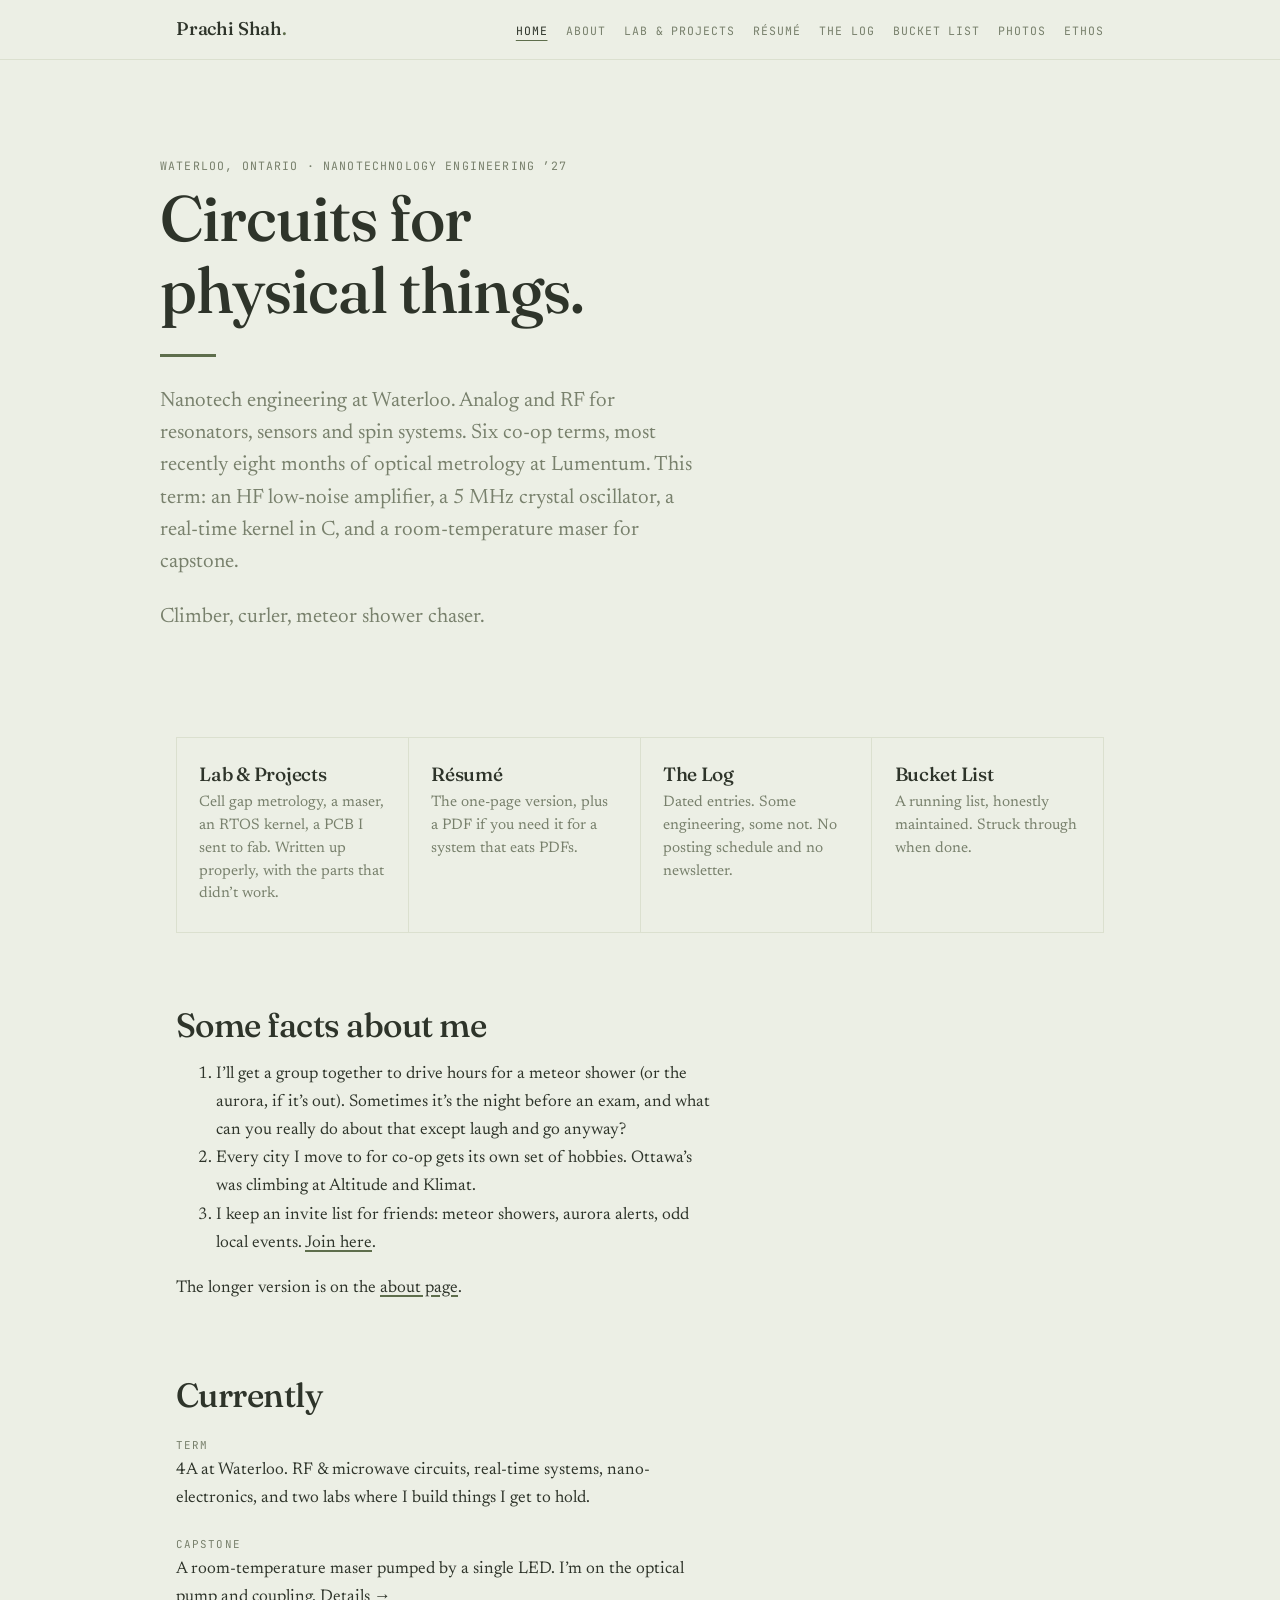
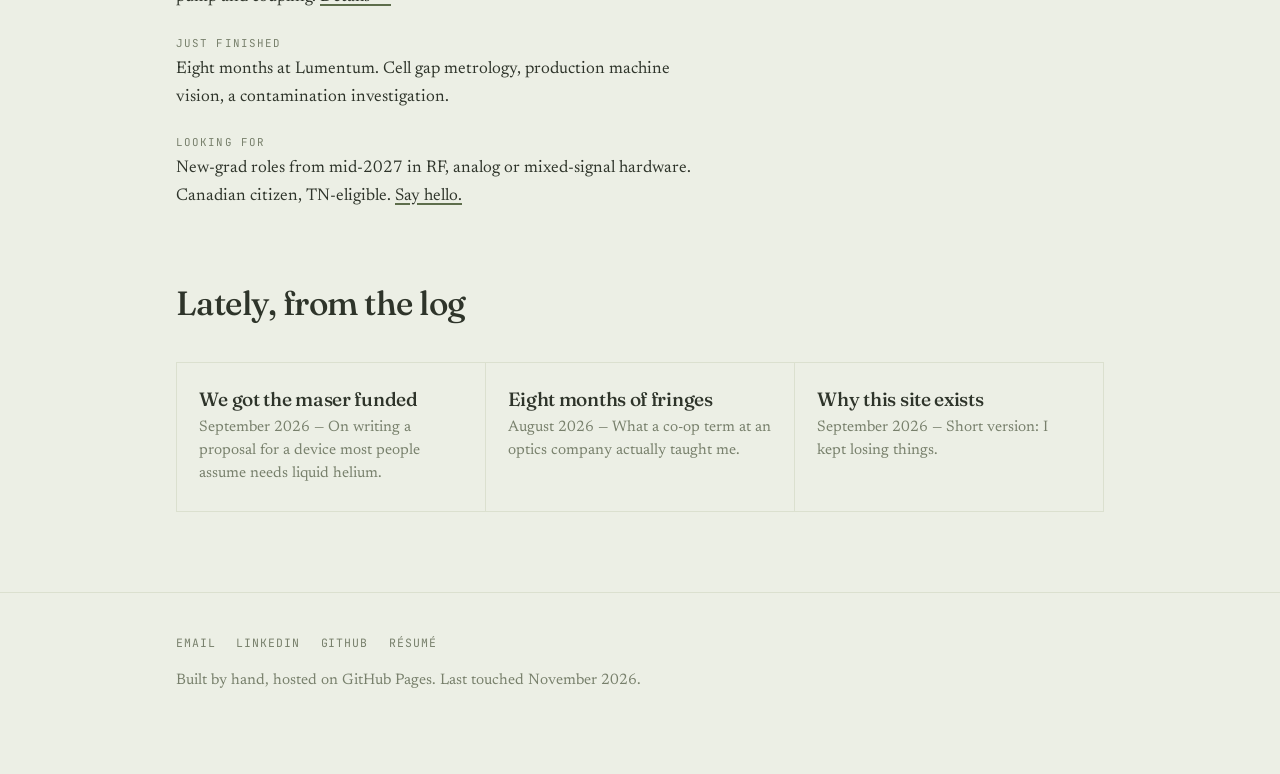
==== commit 6fec1d81: "Revert nav to original labels and style; restore homepage card text Nav back to uppercase mono with " ====
--- a/index.html
+++ b/index.html
@@ -20,9 +20,9 @@
     <nav class="nav">
       <a href="index.html" aria-current="page">Home</a>
       <a href="about.html">About</a>
-      <a href="projects.html">projects</a>
+      <a href="projects.html">Lab &amp; Projects</a>
       <a href="resume.html">Résumé</a>
-      <a href="log.html">log</a>
+      <a href="log.html">The Log</a>
       <a href="bucketlist.html">Bucket List</a>
       <a href="photos.html">Photos</a>
       <a href="ethos.html">Ethos</a>
@@ -45,19 +45,19 @@
   <div class="cards">
     <a class="card" href="projects.html">
       <h3>Lab &amp; Projects</h3>
-      <p>Cell gap metrology, an LNA, a crystal oscillator, an RTOS kernel, a maser. With plots.</p>
+      <p>Cell gap metrology, a maser, an RTOS kernel, a PCB I sent to fab. Written up properly, with the parts that didn’t work.</p>
     </a>
     <a class="card" href="resume.html">
       <h3>Résumé</h3>
-      <p>Experience, projects, skills. PDF too.</p>
+      <p>The one-page version, plus a PDF if you need it for a system that eats PDFs.</p>
     </a>
     <a class="card" href="log.html">
       <h3>The Log</h3>
-      <p>Dated entries, some engineering, some not.</p>
+      <p>Dated entries. Some engineering, some not. No posting schedule and no newsletter.</p>
     </a>
     <a class="card" href="bucketlist.html">
       <h3>Bucket List</h3>
-      <p>Things I want to do, crossed off as I go!</p>
+      <p>A running list, honestly maintained. Struck through when done.</p>
     </a>
   </div>
 </section>
--- a/assets/style.css
+++ b/assets/style.css
@@ -165,12 +165,11 @@
   flex-wrap: wrap;
   gap: 0.2rem 1.15rem;
   font-family: var(--mono);
-  font-size: 0.8rem;
-  letter-spacing: 0.02em;
-  text-transform: lowercase;
+  font-size: 0.72rem;
+  letter-spacing: 0.08em;
+  text-transform: uppercase;
 }
 .nav a { text-decoration: none; color: var(--muted); white-space: nowrap; }
-.nav a::before { content: "/ "; color: var(--accent); }
 .nav a:hover { color: var(--accent); }
 .nav a[aria-current="page"] { color: var(--ink); text-decoration: underline; text-decoration-color: var(--accent); text-underline-offset: 5px; }
 
